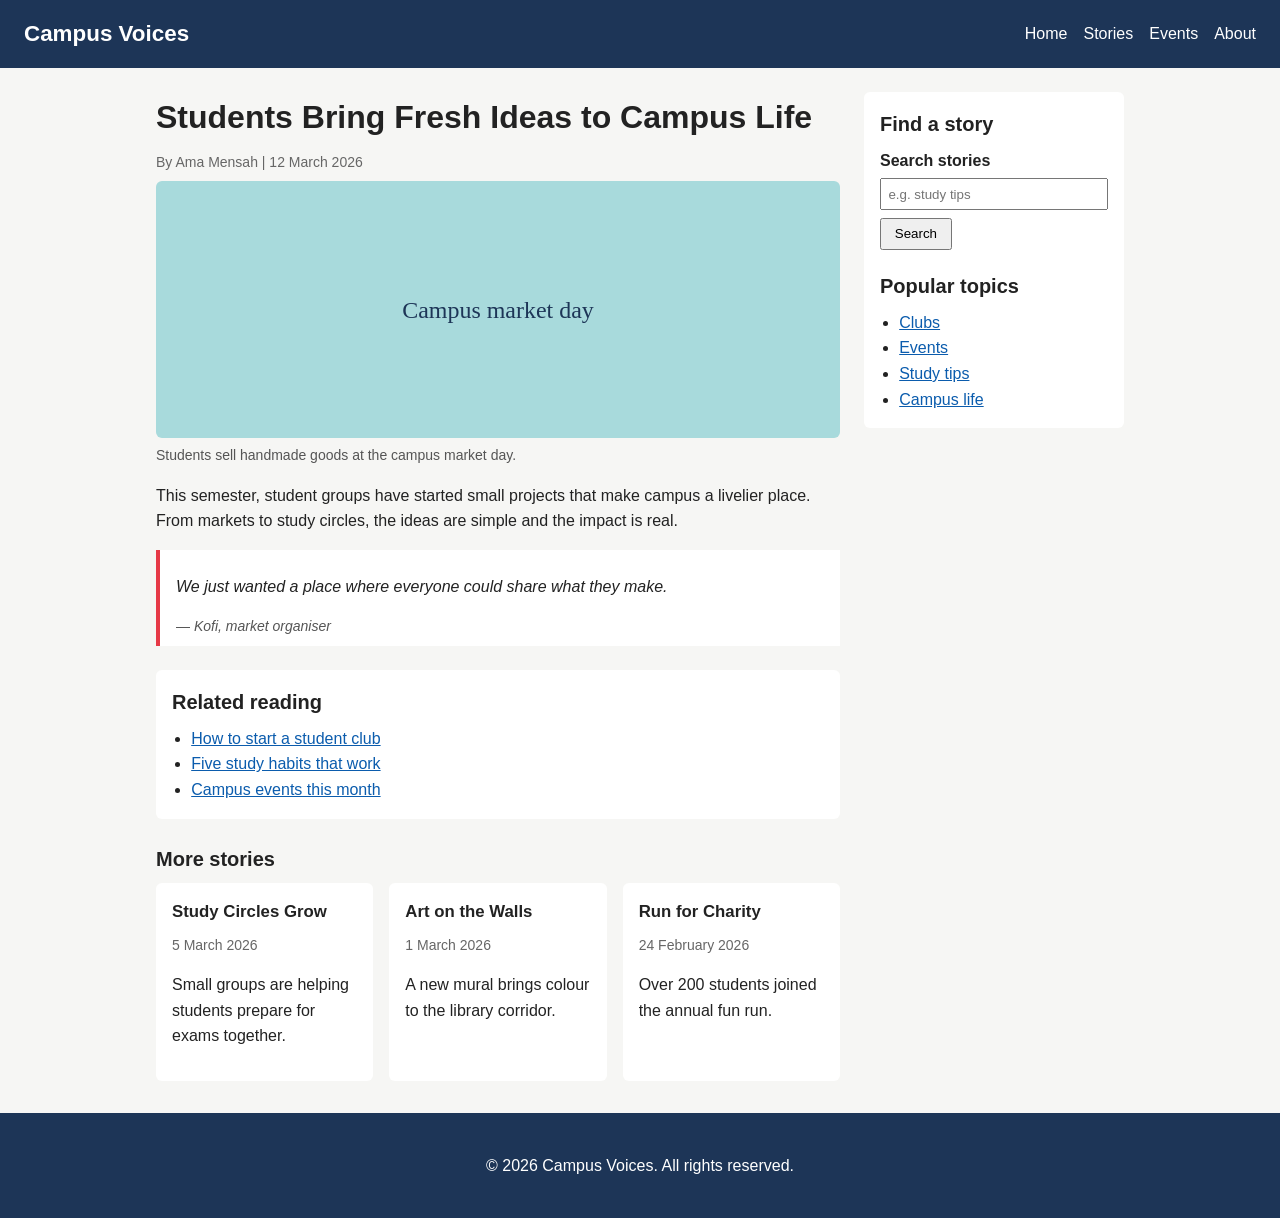
==== index.semantic.html @ 8462b11e "Add files via upload" ====
<!DOCTYPE html>
<html lang="en">
<head>
  <meta charset="UTF-8">
  <meta name="viewport" content="width=device-width, initial-scale=1">
  <title>Campus Voices - Semantic</title>
  <link rel="stylesheet" href="style.css">
</head>
<body>
  <a class="skip-link" href="#main">Skip to main content</a>

  <header class="site-header">
    <p class="logo">Campus Voices</p>
    <nav class="nav" aria-label="Primary">
      <ul>
        <li><a href="#">Home</a></li>
        <li><a href="#">Stories</a></li>
        <li><a href="#">Events</a></li>
        <li><a href="#">About</a></li>
      </ul>
    </nav>
  </header>

  <div class="layout">
    <main class="content" id="main">

      <article>
        <header>
          <h1 class="title title--page">Students Bring Fresh Ideas to Campus Life</h1>
          <p class="meta">By Ama Mensah | <time datetime="2026-03-12">12 March 2026</time></p>
        </header>

        <figure class="image">
          <img src="data:image/svg+xml;utf8,%3Csvg xmlns='http://www.w3.org/2000/svg' width='800' height='300'%3E%3Crect width='800' height='300' fill='%23a8dadc'/%3E%3Ctext x='400' y='160' font-size='28' text-anchor='middle' fill='%231d3557'%3ECampus market day%3C/text%3E%3C/svg%3E" alt="Students at stalls during campus market day">
          <figcaption class="caption">Students sell handmade goods at the campus market day.</figcaption>
        </figure>

        <p>This semester, student groups have started small projects that make campus a livelier place. From markets to study circles, the ideas are simple and the impact is real.</p>

        <blockquote class="quote">
          <p>We just wanted a place where everyone could share what they make.</p>
          <footer class="quote-author">&mdash; <cite>Kofi, market organiser</cite></footer>
        </blockquote>
      </article>

      <section class="related" aria-labelledby="related-heading">
        <h2 class="title" id="related-heading">Related reading</h2>
        <ul>
          <li><a href="#">How to start a student club</a></li>
          <li><a href="#">Five study habits that work</a></li>
          <li><a href="#">Campus events this month</a></li>
        </ul>
      </section>

      <section class="cards" aria-labelledby="cards-heading">
        <h2 class="title" id="cards-heading">More stories</h2>
        <ul class="card-list">
          <li>
            <article class="card">
              <h3 class="title">Study Circles Grow</h3>
              <p class="meta"><time datetime="2026-03-05">5 March 2026</time></p>
              <p>Small groups are helping students prepare for exams together.</p>
            </article>
          </li>
          <li>
            <article class="card">
              <h3 class="title">Art on the Walls</h3>
              <p class="meta"><time datetime="2026-03-01">1 March 2026</time></p>
              <p>A new mural brings colour to the library corridor.</p>
            </article>
          </li>
          <li>
            <article class="card">
              <h3 class="title">Run for Charity</h3>
              <p class="meta"><time datetime="2026-02-24">24 February 2026</time></p>
              <p>Over 200 students joined the annual fun run.</p>
            </article>
          </li>
        </ul>
      </section>

    </main>

    <aside class="sidebar" aria-labelledby="sidebar-heading">
      <h2 class="title" id="sidebar-heading">Find a story</h2>

      <form class="search" role="search" action="#">
        <label class="search-label" for="site-search">Search stories</label>
        <input type="search" id="site-search" name="q" placeholder="e.g. study tips">
        <button type="submit">Search</button>
      </form>

      <h3 class="title">Popular topics</h3>
      <ul>
        <li><a href="#">Clubs</a></li>
        <li><a href="#">Events</a></li>
        <li><a href="#">Study tips</a></li>
        <li><a href="#">Campus life</a></li>
      </ul>
    </aside>
  </div>

  <footer class="footer">
    <p>&copy; 2026 Campus Voices. All rights reserved.</p>
  </footer>
</body>
</html>
---- style.css ----
* { box-sizing: border-box; }

body {
  margin: 0;
  font-family: Arial, Helvetica, sans-serif;
  line-height: 1.6;
  color: #222;
  background: #f6f6f4;
}

a { color: #0b5cad; }

/* Skip link: hidden until focused with the keyboard */
.skip-link {
  position: absolute;
  left: 0;
  top: -3rem;
  padding: 0.5rem 1rem;
  background: #000;
  color: #fff;
  z-index: 10;
}
.skip-link:focus { top: 0; }

/* Header and navigation */
.site-header {
  background: #1d3557;
  color: #fff;
  padding: 1rem 1.5rem;
  display: flex;
  flex-wrap: wrap;
  align-items: center;
  justify-content: space-between;
  gap: 1rem;
}
.logo { font-size: 1.4rem; font-weight: 700; margin: 0; }
.nav ul { list-style: none; margin: 0; padding: 0; display: flex; gap: 1rem; }
.nav a { color: #fff; text-decoration: none; }
.nav a:hover, .nav a:focus { text-decoration: underline; }

/* Page layout */
.layout {
  max-width: 1000px;
  margin: 1.5rem auto;
  padding: 0 1rem;
  display: grid;
  grid-template-columns: 1fr 260px;
  gap: 1.5rem;
}
@media (max-width: 700px) {
  .layout { grid-template-columns: 1fr; }
}

.content > * + * { margin-top: 1.5rem; }

/* Shared building blocks */
.title { font-size: 1.25rem; font-weight: 700; margin: 0 0 0.5rem; }
.title--page { font-size: 2rem; }
.meta { font-size: 0.875rem; color: #666; margin: 0 0 0.5rem; }

.image { margin: 0; }
.image img { max-width: 100%; height: auto; display: block; border-radius: 6px; }
.caption { font-size: 0.875rem; color: #555; margin-top: 0.4rem; }

.quote {
  margin: 0;
  padding: 0.5rem 1rem;
  border-left: 4px solid #e63946;
  background: #fff;
  font-style: italic;
}
.quote-author { font-size: 0.875rem; font-style: normal; color: #555; }

/* Related links */
.related { background: #fff; padding: 1rem; border-radius: 6px; }
.related ul { margin: 0; padding-left: 1.2rem; }

/* Cards */
.card-list {
  list-style: none;
  margin: 0;
  padding: 0;
  display: grid;
  grid-template-columns: repeat(auto-fit, minmax(200px, 1fr));
  gap: 1rem;
}
.card { background: #fff; padding: 1rem; border-radius: 6px; height: 100%; }
.card .title { font-size: 1.05rem; }

/* Sidebar */
.sidebar { background: #fff; padding: 1rem; border-radius: 6px; align-self: start; }
.sidebar ul { margin: 0; padding-left: 1.2rem; }
.search { margin-bottom: 1.25rem; }
.search-label { display: block; font-weight: 700; margin-bottom: 0.3rem; }
.search input[type="search"] { width: 100%; padding: 0.4rem; margin-bottom: 0.5rem; }
.search button { padding: 0.4rem 0.8rem; }

/* Footer */
.footer {
  text-align: center;
  padding: 1.5rem;
  background: #1d3557;
  color: #fff;
  margin-top: 2rem;
}
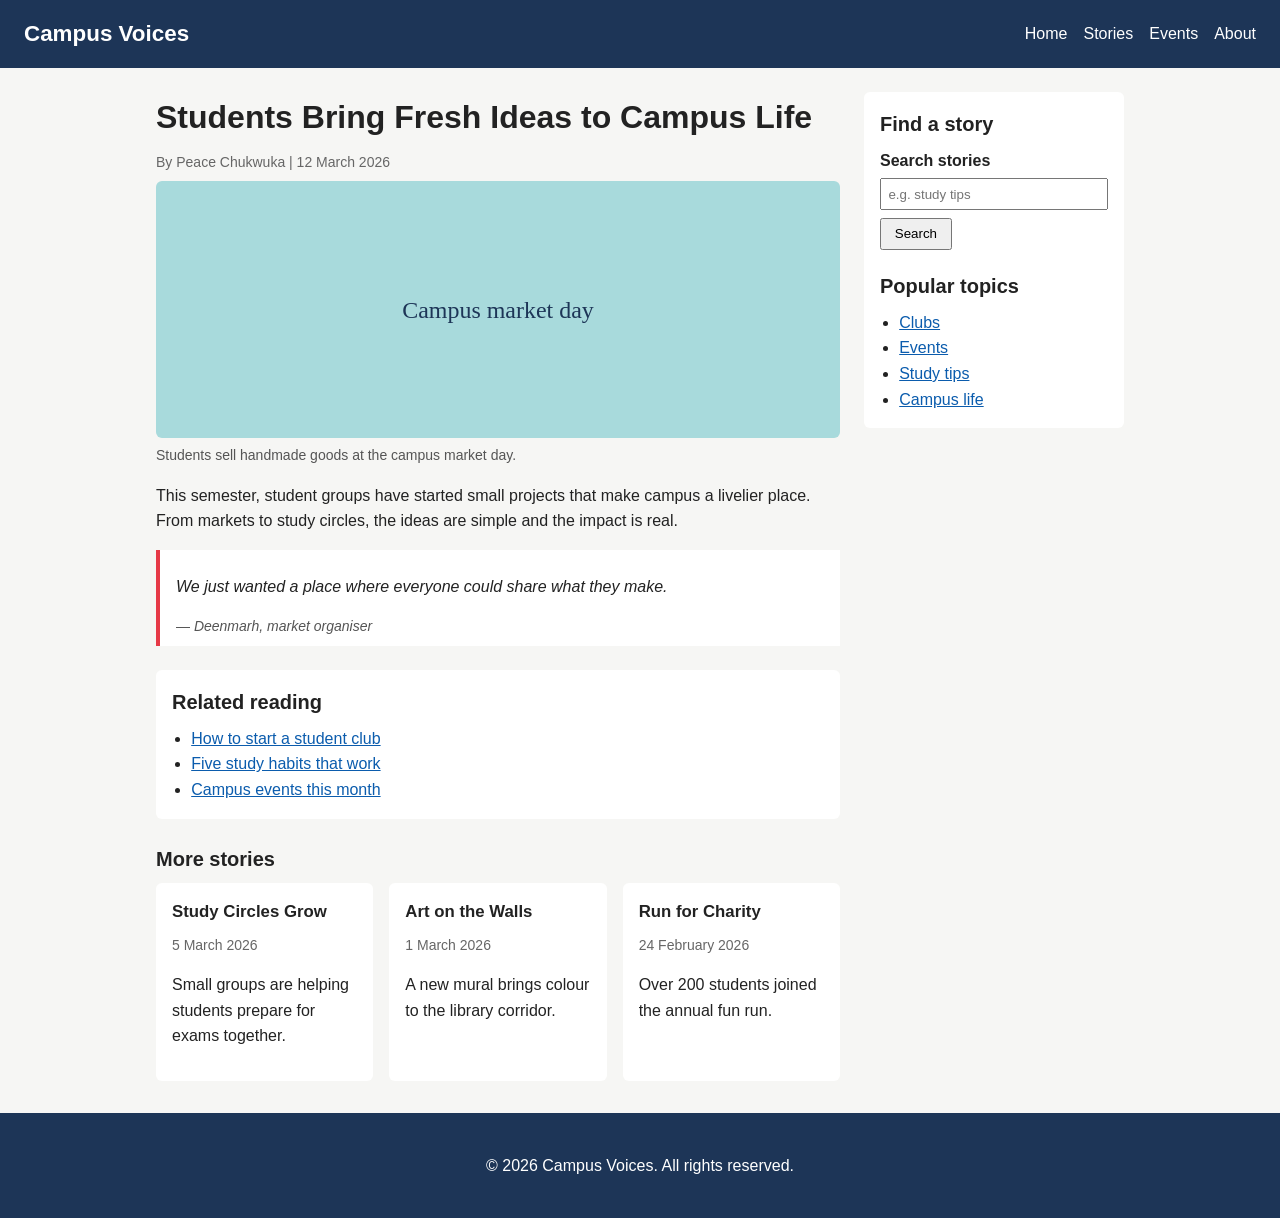
==== commit d4248b1a: "Add name and link Updated name in article and quote section." ====
--- a/index.semantic.html
+++ b/index.semantic.html
@@ -27,7 +27,7 @@
       <article>
         <header>
           <h1 class="title title--page">Students Bring Fresh Ideas to Campus Life</h1>
-          <p class="meta">By Ama Mensah | <time datetime="2026-03-12">12 March 2026</time></p>
+          <p class="meta">By Peace Chukwuka | <time datetime="2026-03-12">12 March 2026</time></p>
         </header>
 
         <figure class="image">
@@ -39,7 +39,7 @@
 
         <blockquote class="quote">
           <p>We just wanted a place where everyone could share what they make.</p>
-          <footer class="quote-author">&mdash; <cite>Kofi, market organiser</cite></footer>
+          <footer class="quote-author">&mdash; <cite>Deenmarh, market organiser</cite></footer>
         </blockquote>
       </article>
 
@@ -104,4 +104,4 @@
     <p>&copy; 2026 Campus Voices. All rights reserved.</p>
   </footer>
 </body>
-</html>+</html>
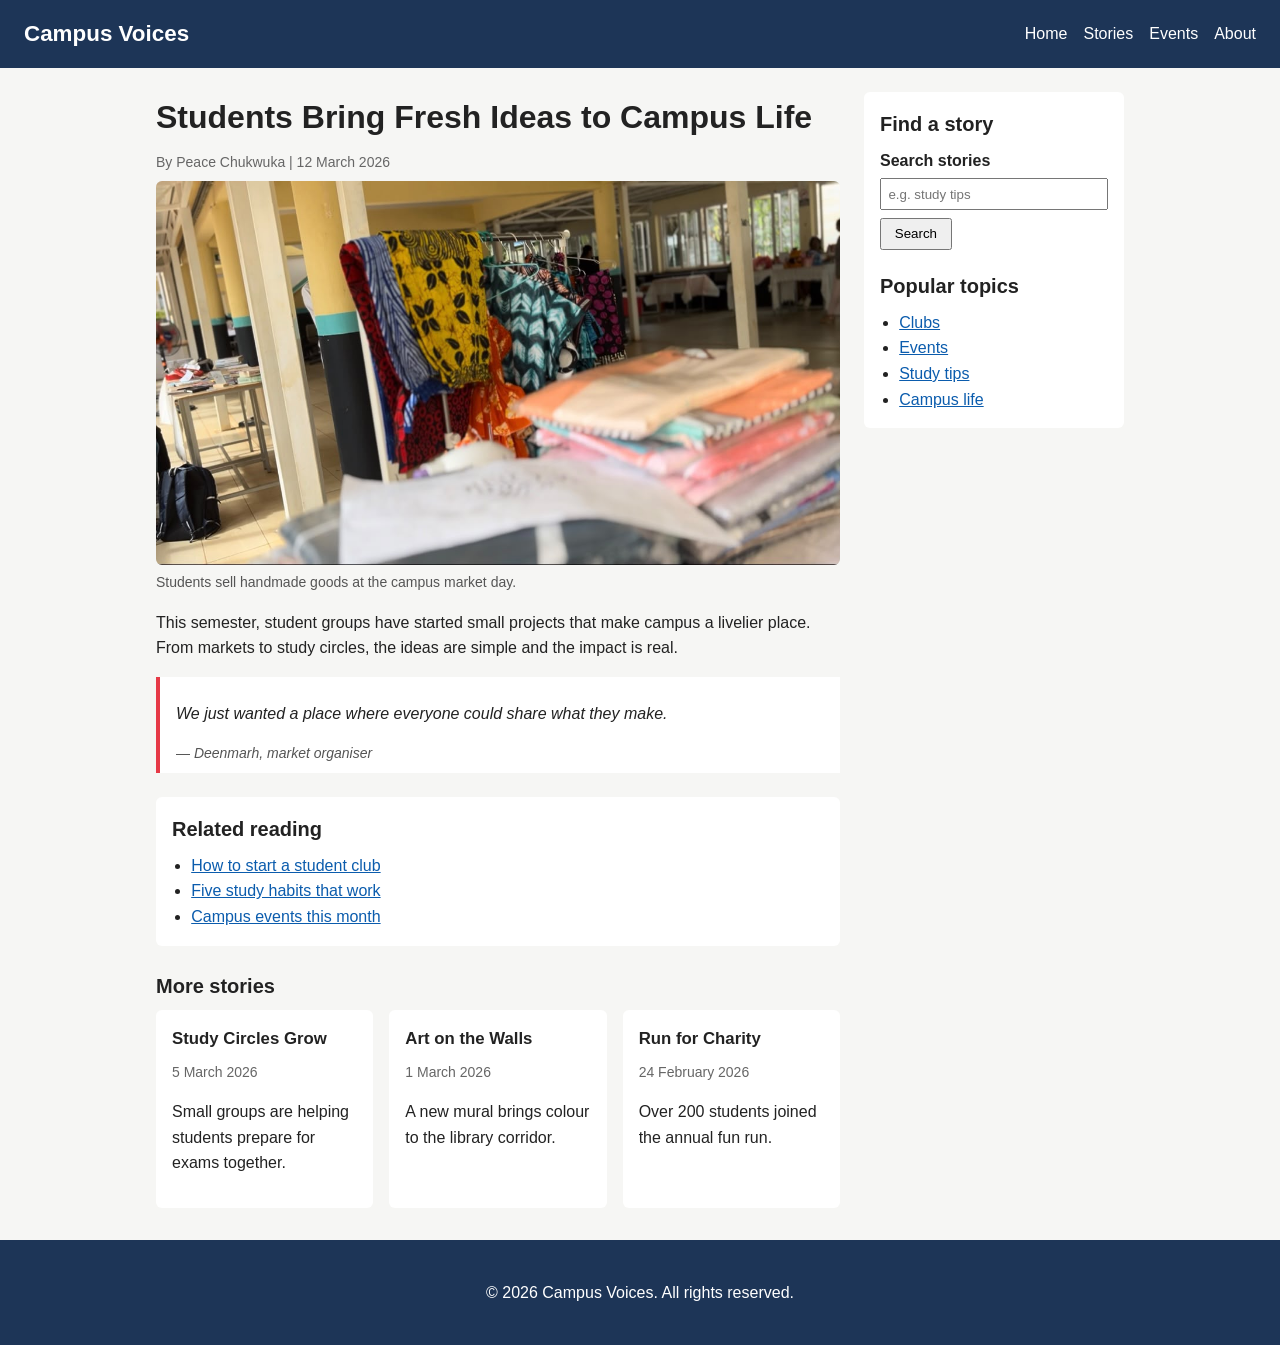
==== commit 9f6135af: "Fix image path and add photo" ====
--- a/index.semantic.html
+++ b/index.semantic.html
@@ -1,107 +1,136 @@
-<!DOCTYPE html>
+<!doctype html>
 <html lang="en">
-<head>
-  <meta charset="UTF-8">
-  <meta name="viewport" content="width=device-width, initial-scale=1">
-  <title>Campus Voices - Semantic</title>
-  <link rel="stylesheet" href="style.css">
-</head>
-<body>
-  <a class="skip-link" href="#main">Skip to main content</a>
+  <head>
+    <meta charset="UTF-8" />
+    <meta name="viewport" content="width=device-width, initial-scale=1" />
+    <title>Campus Voices - Semantic</title>
+    <link rel="stylesheet" href="style.css" />
+  </head>
+  <body>
+    <a class="skip-link" href="#main">Skip to main content</a>
 
-  <header class="site-header">
-    <p class="logo">Campus Voices</p>
-    <nav class="nav" aria-label="Primary">
-      <ul>
-        <li><a href="#">Home</a></li>
-        <li><a href="#">Stories</a></li>
-        <li><a href="#">Events</a></li>
-        <li><a href="#">About</a></li>
-      </ul>
-    </nav>
-  </header>
+    <header class="site-header">
+      <p class="logo">Campus Voices</p>
+      <nav class="nav" aria-label="Primary">
+        <ul>
+          <li><a href="#">Home</a></li>
+          <li><a href="#">Stories</a></li>
+          <li><a href="#">Events</a></li>
+          <li><a href="#">About</a></li>
+        </ul>
+      </nav>
+    </header>
 
-  <div class="layout">
-    <main class="content" id="main">
+    <div class="layout">
+      <main class="content" id="main">
+        <article>
+          <header>
+            <h1 class="title title--page">
+              Students Bring Fresh Ideas to Campus Life
+            </h1>
+            <p class="meta">
+              By Peace Chukwuka |
+              <time datetime="2026-03-12">12 March 2026</time>
+            </p>
+          </header>
 
-      <article>
-        <header>
-          <h1 class="title title--page">Students Bring Fresh Ideas to Campus Life</h1>
-          <p class="meta">By Peace Chukwuka | <time datetime="2026-03-12">12 March 2026</time></p>
-        </header>
+          <figure class="image">
+            <img
+              src="images/image-attach.jpeg"
+              alt="Students at stalls during campus market day"
+            />
+            <figcaption class="caption">
+              Students sell handmade goods at the campus market day.
+            </figcaption>
+          </figure>
 
-        <figure class="image">
-          <img src="data:image/svg+xml;utf8,%3Csvg xmlns='http://www.w3.org/2000/svg' width='800' height='300'%3E%3Crect width='800' height='300' fill='%23a8dadc'/%3E%3Ctext x='400' y='160' font-size='28' text-anchor='middle' fill='%231d3557'%3ECampus market day%3C/text%3E%3C/svg%3E" alt="Students at stalls during campus market day">
-          <figcaption class="caption">Students sell handmade goods at the campus market day.</figcaption>
-        </figure>
+          <p>
+            This semester, student groups have started small projects that make
+            campus a livelier place. From markets to study circles, the ideas
+            are simple and the impact is real.
+          </p>
 
-        <p>This semester, student groups have started small projects that make campus a livelier place. From markets to study circles, the ideas are simple and the impact is real.</p>
+          <blockquote class="quote">
+            <p>
+              We just wanted a place where everyone could share what they make.
+            </p>
+            <footer class="quote-author">
+              &mdash; <cite>Deenmarh, market organiser</cite>
+            </footer>
+          </blockquote>
+        </article>
 
-        <blockquote class="quote">
-          <p>We just wanted a place where everyone could share what they make.</p>
-          <footer class="quote-author">&mdash; <cite>Deenmarh, market organiser</cite></footer>
-        </blockquote>
-      </article>
+        <section class="related" aria-labelledby="related-heading">
+          <h2 class="title" id="related-heading">Related reading</h2>
+          <ul>
+            <li><a href="#">How to start a student club</a></li>
+            <li><a href="#">Five study habits that work</a></li>
+            <li><a href="#">Campus events this month</a></li>
+          </ul>
+        </section>
 
-      <section class="related" aria-labelledby="related-heading">
-        <h2 class="title" id="related-heading">Related reading</h2>
+        <section class="cards" aria-labelledby="cards-heading">
+          <h2 class="title" id="cards-heading">More stories</h2>
+          <ul class="card-list">
+            <li>
+              <article class="card">
+                <h3 class="title">Study Circles Grow</h3>
+                <p class="meta">
+                  <time datetime="2026-03-05">5 March 2026</time>
+                </p>
+                <p>
+                  Small groups are helping students prepare for exams together.
+                </p>
+              </article>
+            </li>
+            <li>
+              <article class="card">
+                <h3 class="title">Art on the Walls</h3>
+                <p class="meta">
+                  <time datetime="2026-03-01">1 March 2026</time>
+                </p>
+                <p>A new mural brings colour to the library corridor.</p>
+              </article>
+            </li>
+            <li>
+              <article class="card">
+                <h3 class="title">Run for Charity</h3>
+                <p class="meta">
+                  <time datetime="2026-02-24">24 February 2026</time>
+                </p>
+                <p>Over 200 students joined the annual fun run.</p>
+              </article>
+            </li>
+          </ul>
+        </section>
+      </main>
+
+      <aside class="sidebar" aria-labelledby="sidebar-heading">
+        <h2 class="title" id="sidebar-heading">Find a story</h2>
+
+        <form class="search" role="search" action="#">
+          <label class="search-label" for="site-search">Search stories</label>
+          <input
+            type="search"
+            id="site-search"
+            name="q"
+            placeholder="e.g. study tips"
+          />
+          <button type="submit">Search</button>
+        </form>
+
+        <h3 class="title">Popular topics</h3>
         <ul>
-          <li><a href="#">How to start a student club</a></li>
-          <li><a href="#">Five study habits that work</a></li>
-          <li><a href="#">Campus events this month</a></li>
+          <li><a href="#">Clubs</a></li>
+          <li><a href="#">Events</a></li>
+          <li><a href="#">Study tips</a></li>
+          <li><a href="#">Campus life</a></li>
         </ul>
-      </section>
+      </aside>
+    </div>
 
-      <section class="cards" aria-labelledby="cards-heading">
-        <h2 class="title" id="cards-heading">More stories</h2>
-        <ul class="card-list">
-          <li>
-            <article class="card">
-              <h3 class="title">Study Circles Grow</h3>
-              <p class="meta"><time datetime="2026-03-05">5 March 2026</time></p>
-              <p>Small groups are helping students prepare for exams together.</p>
-            </article>
-          </li>
-          <li>
-            <article class="card">
-              <h3 class="title">Art on the Walls</h3>
-              <p class="meta"><time datetime="2026-03-01">1 March 2026</time></p>
-              <p>A new mural brings colour to the library corridor.</p>
-            </article>
-          </li>
-          <li>
-            <article class="card">
-              <h3 class="title">Run for Charity</h3>
-              <p class="meta"><time datetime="2026-02-24">24 February 2026</time></p>
-              <p>Over 200 students joined the annual fun run.</p>
-            </article>
-          </li>
-        </ul>
-      </section>
-
-    </main>
-
-    <aside class="sidebar" aria-labelledby="sidebar-heading">
-      <h2 class="title" id="sidebar-heading">Find a story</h2>
-
-      <form class="search" role="search" action="#">
-        <label class="search-label" for="site-search">Search stories</label>
-        <input type="search" id="site-search" name="q" placeholder="e.g. study tips">
-        <button type="submit">Search</button>
-      </form>
-
-      <h3 class="title">Popular topics</h3>
-      <ul>
-        <li><a href="#">Clubs</a></li>
-        <li><a href="#">Events</a></li>
-        <li><a href="#">Study tips</a></li>
-        <li><a href="#">Campus life</a></li>
-      </ul>
-    </aside>
-  </div>
-
-  <footer class="footer">
-    <p>&copy; 2026 Campus Voices. All rights reserved.</p>
-  </footer>
-</body>
+    <footer class="footer">
+      <p>&copy; 2026 Campus Voices. All rights reserved.</p>
+    </footer>
+  </body>
 </html>
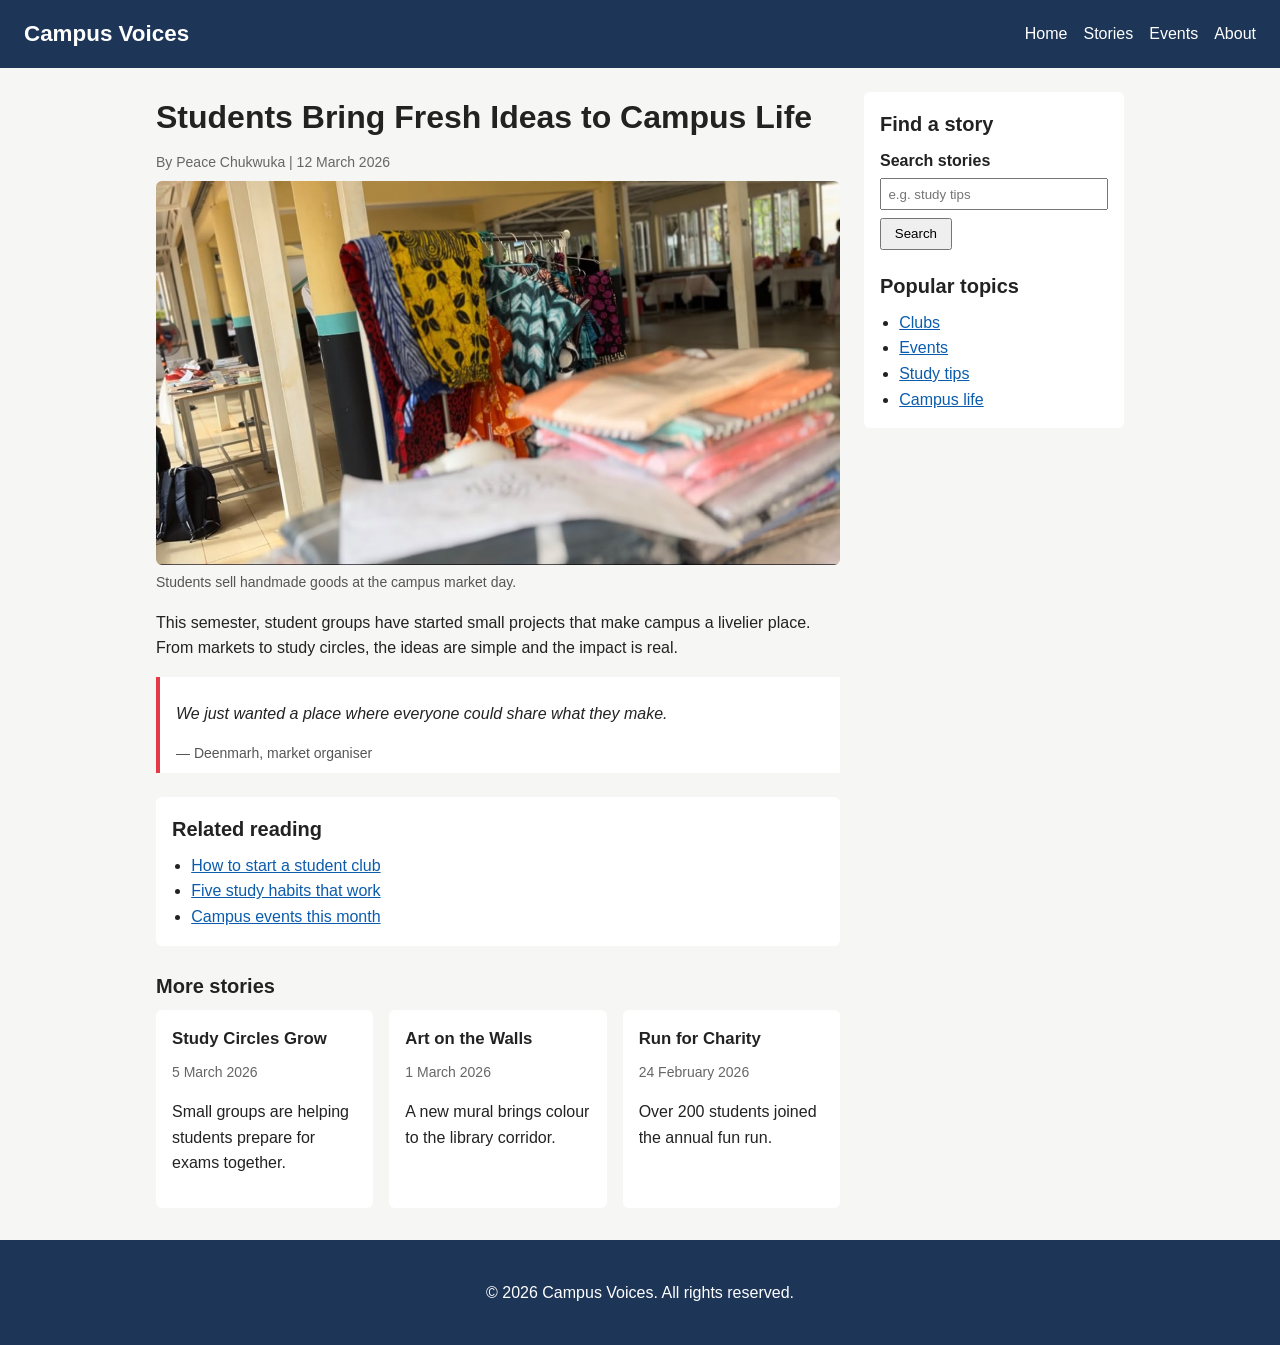
==== commit 2f13310d: "Remove cite from quote author" ====
--- a/index.semantic.html
+++ b/index.semantic.html
@@ -55,7 +55,7 @@
               We just wanted a place where everyone could share what they make.
             </p>
             <footer class="quote-author">
-              &mdash; <cite>Deenmarh, market organiser</cite>
+              &mdash; Deenmarh, market organiser
             </footer>
           </blockquote>
         </article>
